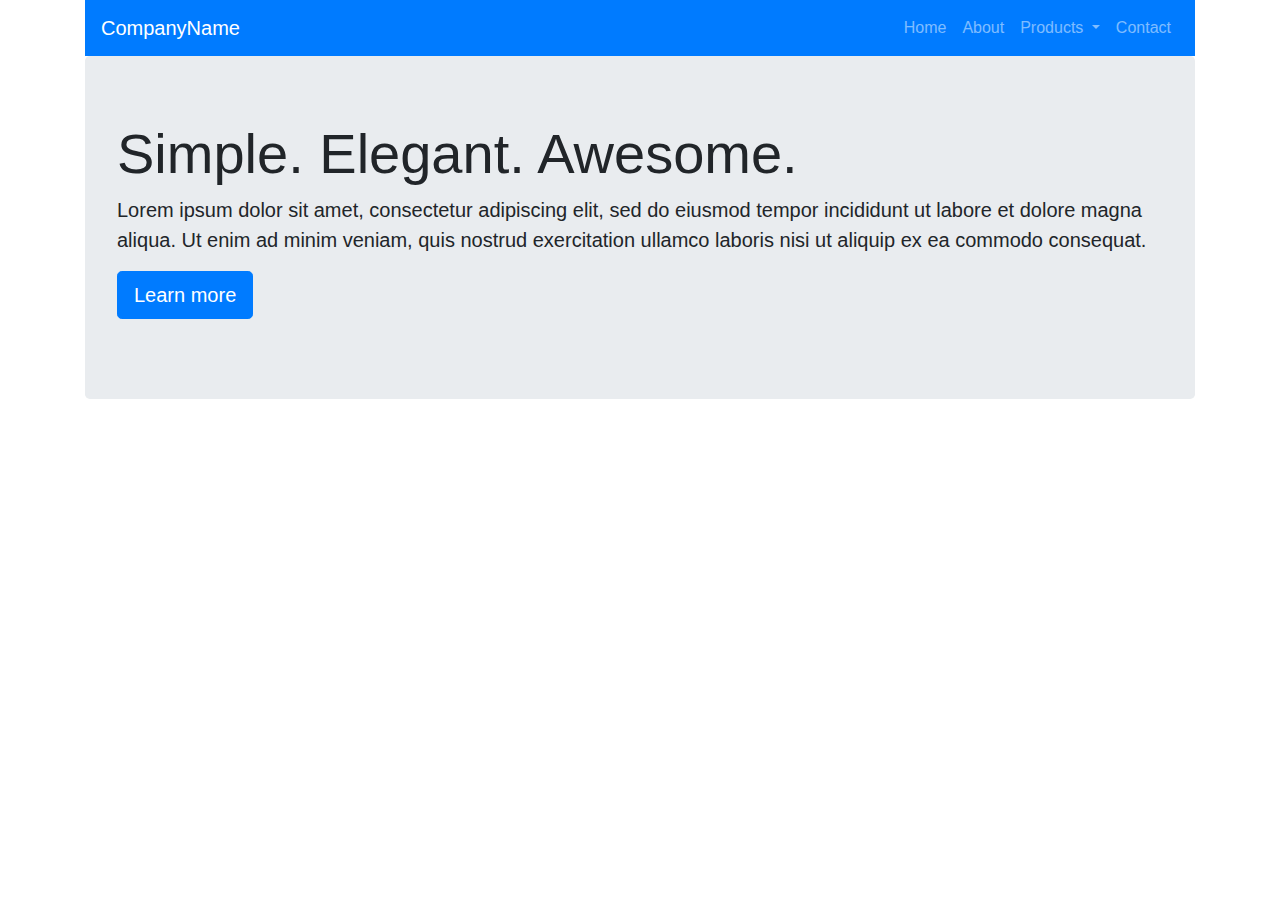
==== index.html @ cd8ec8ee "t" ====
<!DOCTYPE html>
<html lang="en">
<head>
  <title>Olivera.in</title>
  <meta charset="utf-8">
  <meta name="viewport" content="width=device-width, initial-scale=1">
  <link rel="stylesheet" href="https://fonts.googleapis.com/css?family=Raleway:400,800">
  <link rel='stylesheet' href="https://maxcdn.bootstrapcdn.com/font-awesome/4.7.0/css/font-awesome.min.css">
  <link rel="stylesheet" href="https://maxcdn.bootstrapcdn.com/bootstrap/4.0.0/css/bootstrap.min.css" integrity="sha384-Gn5384xqQ1aoWXA+058RXPxPg6fy4IWvTNh0E263XmFcJlSAwiGgFAW/dAiS6JXm" crossorigin="anonymous">
</head>

<body>


<div class="container">
  <nav class="navbar navbar-expand-lg navbar-dark bg-primary">
      <a class="navbar-brand" href="#">CompanyName</a>
      <button class="navbar-toggler" type="button" data-toggle="collapse" data-target="#navbarSupportedContent">
          <span class="navbar-toggler-icon"></span>
      </button>

      <div class="collapse navbar-collapse" id="navbarSupportedContent">
          <ul class="navbar-nav ml-auto">
              <li class="nav-item">
                  <a class="nav-link" href="#">Home</a>
              </li>
              <li class="nav-item">
                  <a class="nav-link" href="#">About</a>
              </li>
              <li class="nav-item dropdown">
                  <a class="nav-link dropdown-toggle" href="#" id="navbarDropdown" data-toggle="dropdown">
                    Products
                  </a>
                  <div class="dropdown-menu">
                      <a class="dropdown-item" href="#">Product 1</a>
                      <a class="dropdown-item" href="#">Product 2</a>
                      <div class="dropdown-divider"></div>
                      <a class="dropdown-item" href="#">Another Product</a>
                  </div>
              </li>
              <li class="nav-item">
                  <a class="nav-link" href="#">Contact</a>
              </li>
          </ul>
      </div>
  </nav>

  <div class="jumbotron">
      <h1 class="display-4">Simple. Elegant. Awesome.</h1>
      <p class="lead">Lorem ipsum dolor sit amet, consectetur adipiscing elit, sed do eiusmod tempor incididunt ut labore et dolore magna aliqua. Ut enim ad minim veniam, quis nostrud exercitation ullamco laboris nisi ut aliquip ex ea commodo consequat. </p>
  
      <p class="lead">
          <a class="btn btn-primary btn-lg" href="#" role="button">Learn more</a>
      </p>
  </div>


</div>



<script src="https://maxcdn.bootstrapcdn.com/bootstrap/4.0.0/js/bootstrap.min.js" integrity="sha384-JZR6Spejh4U02d8jOt6vLEHfe/JQGiRRSQQxSfFWpi1MquVdAyjUar5+76PVCmYl" crossorigin="anonymous"></script>
<script src="https://code.jquery.com/jquery-3.2.1.slim.min.js" integrity="sha384-KJ3o2DKtIkvYIK3UENzmM7KCkRr/rE9/Qpg6aAZGJwFDMVNA/GpGFF93hXpG5KkN" crossorigin="anonymous"></script>
<script src="https://cdnjs.cloudflare.com/ajax/libs/popper.js/1.12.9/umd/popper.min.js" integrity="sha384-ApNbgh9B+Y1QKtv3Rn7W3mgPxhU9K/ScQsAP7hUibX39j7fakFPskvXusvfa0b4Q" crossorigin="anonymous"></script>
</body>
</html>
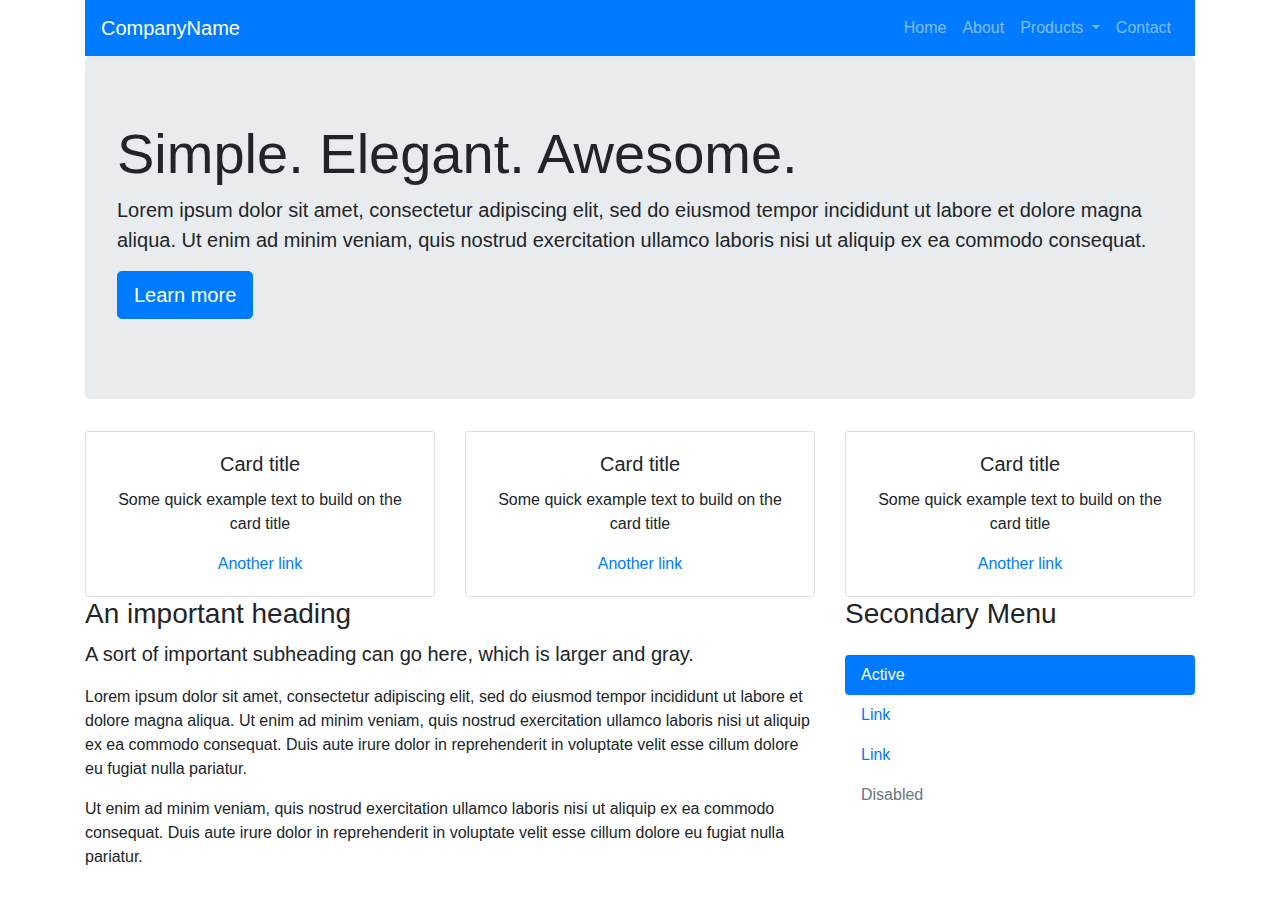
==== commit b02fa763: "Modified for bettter view" ====
--- a/index.html
+++ b/index.html
@@ -54,7 +54,65 @@
       </p>
   </div>
 
+  <div class="row">
+      <div class="col-sm-12 col-md-4">
+          <div class="card">
+              <div class="card-body text-center">
+                  <h5 class="card-title">Card title</h5>
+                  <p class="card-text">Some quick example text to build on the card title</p>
+                  <a href="#" class="card-link">Another link</a>
+              </div>
+          </div>
+      </div>
+      <div class="col">
+          <div class="card">
+              <div class="card-body text-center">
+                  <h5 class="card-title">Card title</h5>
+                  <p class="card-text">Some quick example text to build on the card title</p>
+                  <a href="#" class="card-link">Another link</a>
+              </div>
+          </div>
+      </div>
+      <div class="col">
+          <div class="card">
+              <div class="card-body text-center">
+                  <h5 class="card-title">Card title</h5>
+                  <p class="card-text">Some quick example text to build on the card title</p>
+                  <a href="#" class="card-link">Another link</a>
+              </div>
+          </div>
+      </div>
+  </div>
 
+  <div class="row mt-sm-4 mt-md-0">
+      <div class="col-sm-12 col-md-8 text-sm-center text-md-left">
+          <h3>An important heading</h3>
+          <p class="lead">A sort of important subheading can go here, which is larger and gray.</p>
+  
+          <p>Lorem ipsum dolor sit amet, consectetur adipiscing elit, sed do eiusmod tempor incididunt ut labore et dolore magna aliqua. Ut enim ad minim veniam, quis nostrud exercitation ullamco laboris nisi ut aliquip ex ea commodo consequat. Duis aute irure dolor in reprehenderit in voluptate velit esse cillum dolore eu fugiat nulla pariatur.</p>
+          <p>Ut enim ad minim veniam, quis nostrud exercitation ullamco laboris nisi ut aliquip ex ea commodo consequat. Duis aute irure dolor in reprehenderit in voluptate velit esse cillum dolore eu fugiat nulla pariatur.</p>
+      </div>
+  
+      <div class="col-sm-12 col-md-4">
+          <h3 class="mb-4">Secondary Menu</h3>
+
+          <ul class="nav flex-column nav-pills">
+              <li class="nav-item">
+                  <a class="nav-link active" href="#">Active</a>
+              </li>
+              <li class="nav-item">
+                  <a class="nav-link" href="#">Link</a>
+              </li>
+              <li class="nav-item">
+                  <a class="nav-link" href="#">Link</a>
+              </li>
+              <li class="nav-item">
+                  <a class="nav-link disabled" href="#">Disabled</a>
+              </li>
+          </ul>
+      </div>
+  </div>
+  
 </div>
 
 
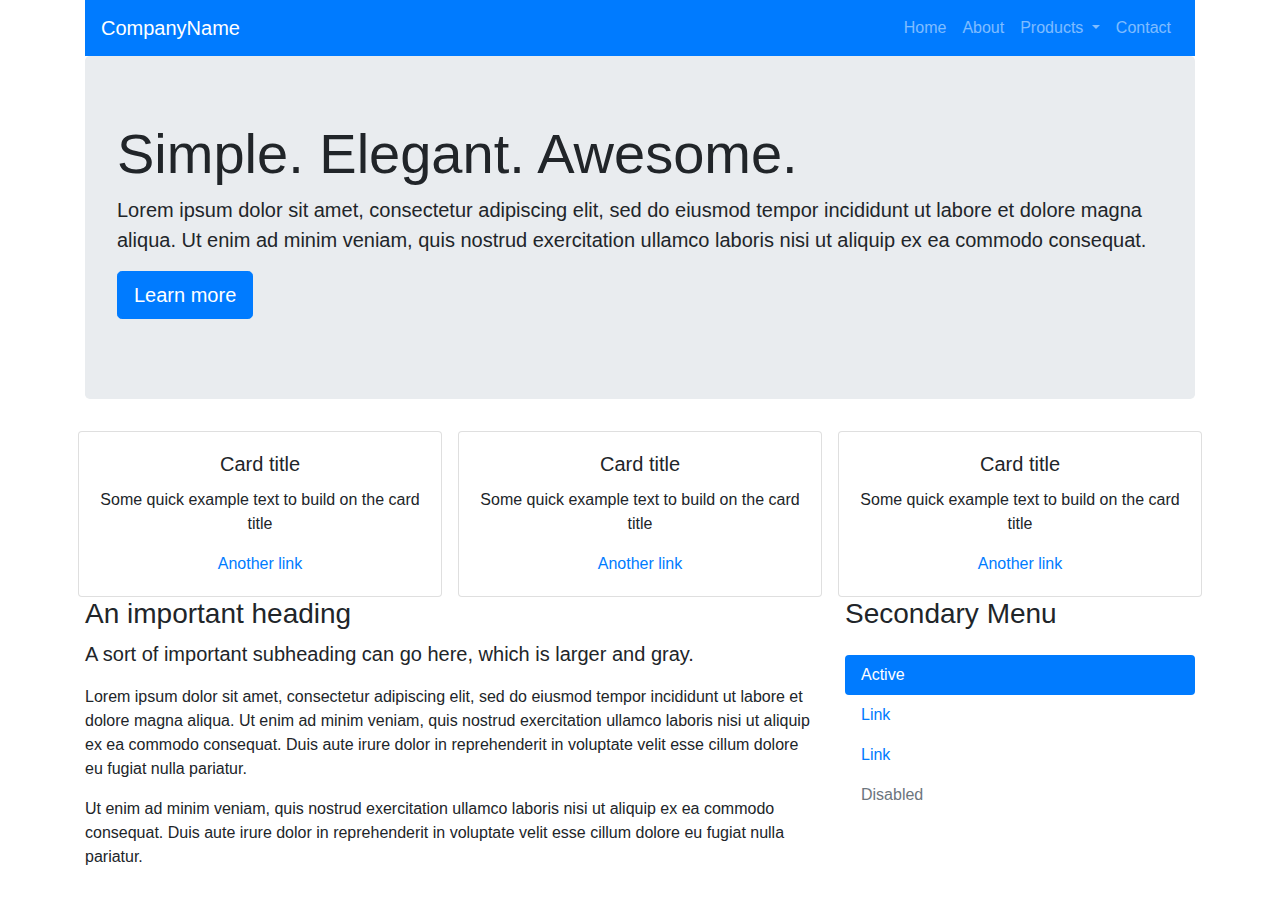
==== commit 9b7884ad: "modified" ====
--- a/index.html
+++ b/index.html
@@ -55,7 +55,7 @@
   </div>
 
   <div class="row">
-      <div class="col-sm-12 col-md-4">
+      <div class="col-sm-12 col-md-4 px-2">
           <div class="card">
               <div class="card-body text-center">
                   <h5 class="card-title">Card title</h5>
@@ -64,7 +64,7 @@
               </div>
           </div>
       </div>
-      <div class="col">
+      <div class="col px-2">
           <div class="card">
               <div class="card-body text-center">
                   <h5 class="card-title">Card title</h5>
@@ -73,7 +73,7 @@
               </div>
           </div>
       </div>
-      <div class="col">
+      <div class="col px-2">
           <div class="card">
               <div class="card-body text-center">
                   <h5 class="card-title">Card title</h5>
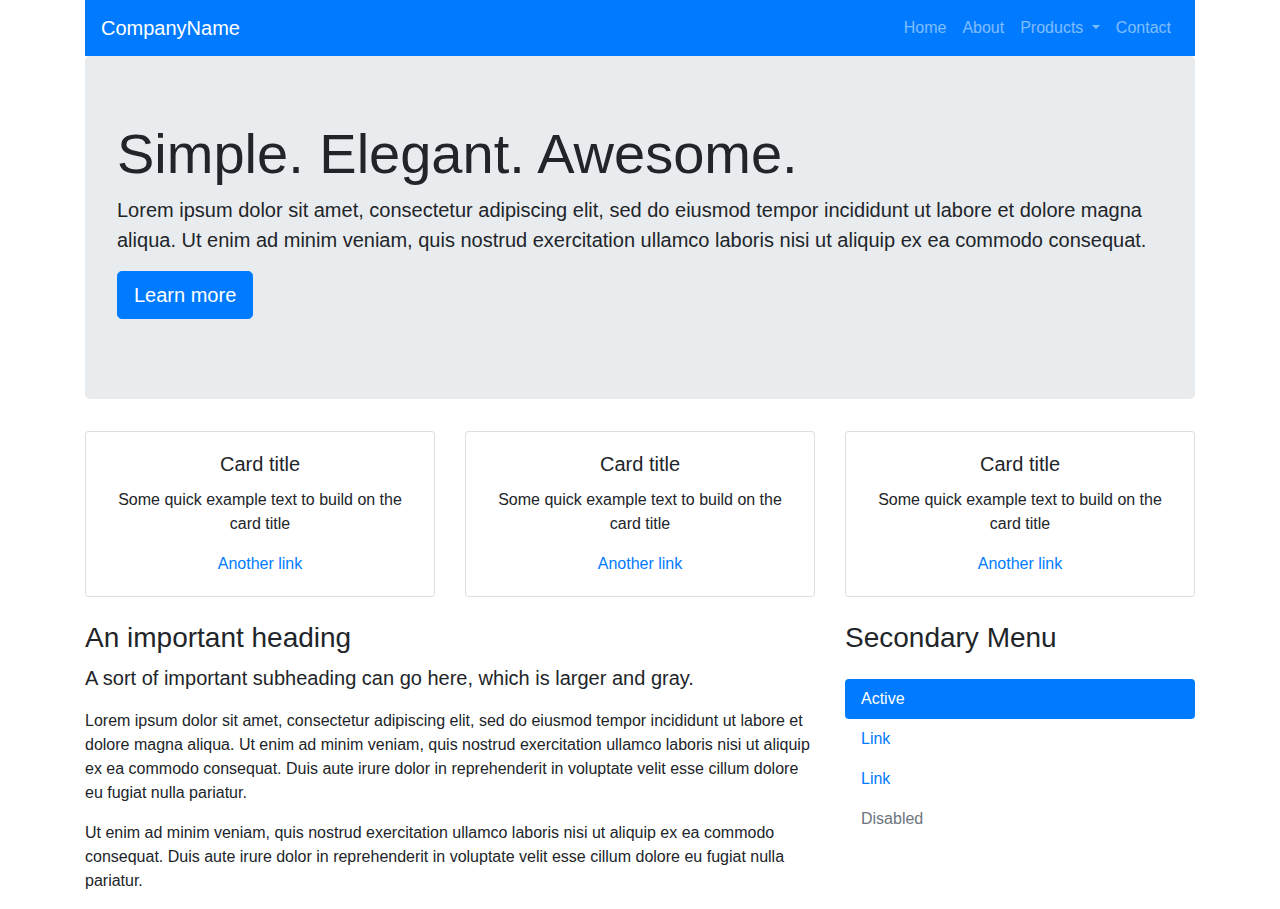
==== commit 10357a07: "modified" ====
--- a/index.html
+++ b/index.html
@@ -55,8 +55,8 @@
   </div>
 
   <div class="row">
-      <div class="col-sm-12 col-md-4 px-2">
-          <div class="card">
+      <div class="col-sm-12 col-md-4">
+          <div class="card mb-4">
               <div class="card-body text-center">
                   <h5 class="card-title">Card title</h5>
                   <p class="card-text">Some quick example text to build on the card title</p>
@@ -64,8 +64,8 @@
               </div>
           </div>
       </div>
-      <div class="col px-2">
-          <div class="card">
+      <div class="col">
+          <div class="card mb-4">
               <div class="card-body text-center">
                   <h5 class="card-title">Card title</h5>
                   <p class="card-text">Some quick example text to build on the card title</p>
@@ -73,8 +73,8 @@
               </div>
           </div>
       </div>
-      <div class="col px-2">
-          <div class="card">
+      <div class="col">
+          <div class="card mb-4">
               <div class="card-body text-center">
                   <h5 class="card-title">Card title</h5>
                   <p class="card-text">Some quick example text to build on the card title</p>
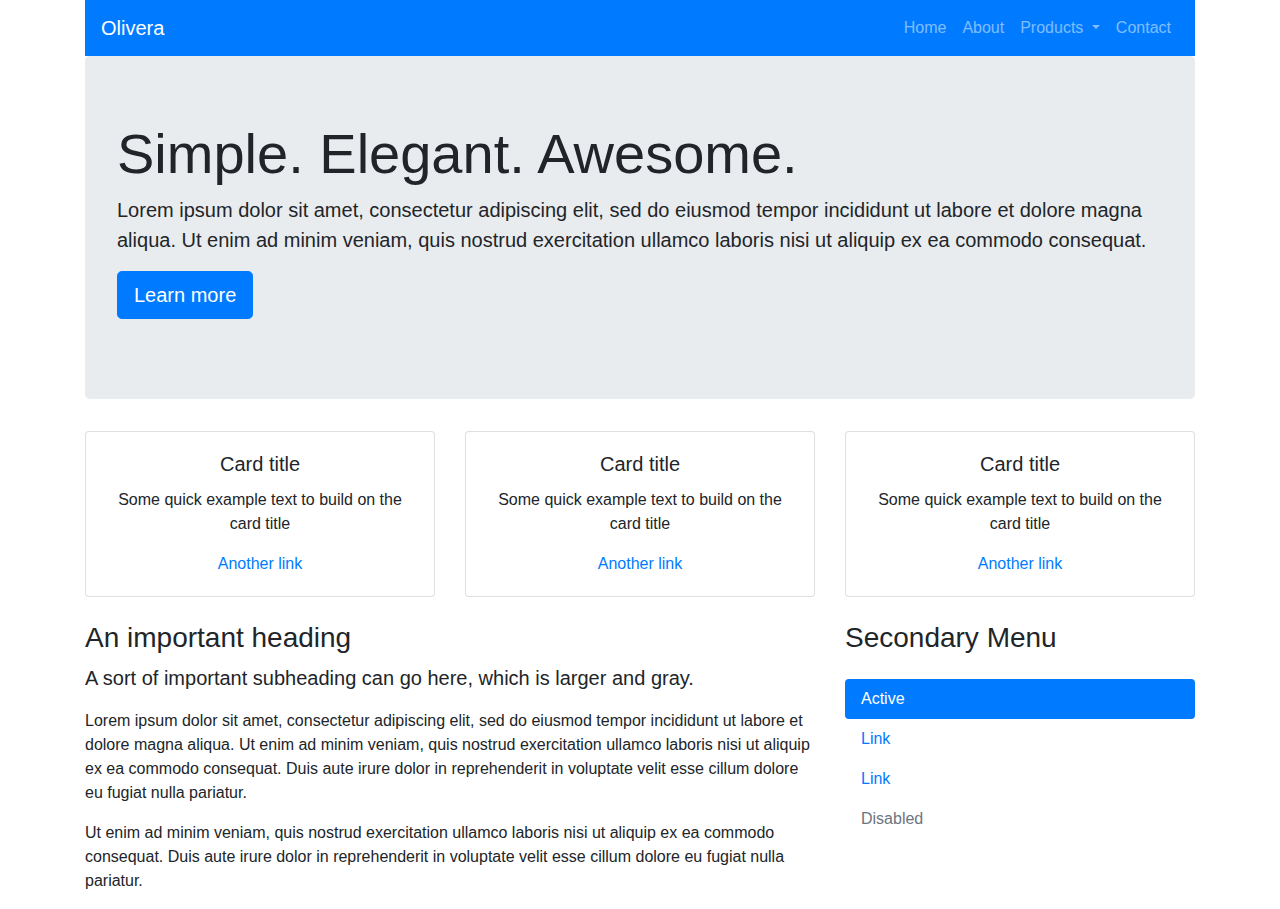
==== commit b2e42207: "update" ====
--- a/index.html
+++ b/index.html
@@ -14,7 +14,7 @@
 
 <div class="container">
   <nav class="navbar navbar-expand-lg navbar-dark bg-primary">
-      <a class="navbar-brand" href="#">CompanyName</a>
+      <a class="navbar-brand" href="#">Olivera</a>
       <button class="navbar-toggler" type="button" data-toggle="collapse" data-target="#navbarSupportedContent">
           <span class="navbar-toggler-icon"></span>
       </button>
@@ -30,13 +30,14 @@
               <li class="nav-item dropdown">
                   <a class="nav-link dropdown-toggle" href="#" id="navbarDropdown" data-toggle="dropdown">
                     Products
-                  </a>
+                  
                   <div class="dropdown-menu">
                       <a class="dropdown-item" href="#">Product 1</a>
                       <a class="dropdown-item" href="#">Product 2</a>
                       <div class="dropdown-divider"></div>
                       <a class="dropdown-item" href="#">Another Product</a>
                   </div>
+                </a>
               </li>
               <li class="nav-item">
                   <a class="nav-link" href="#">Contact</a>
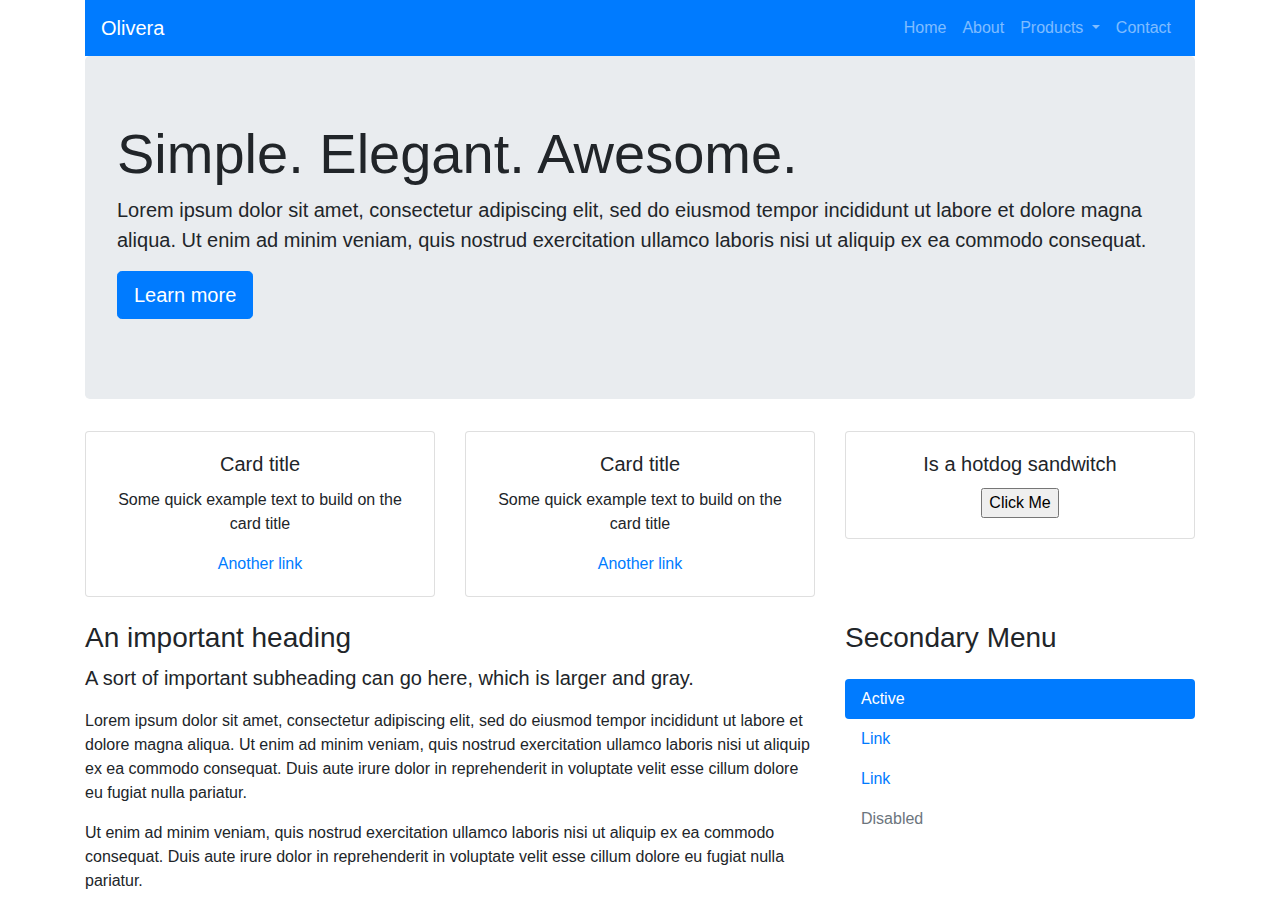
==== commit e513753d: "js" ====
--- a/index.html
+++ b/index.html
@@ -7,6 +7,7 @@
   <link rel="stylesheet" href="https://fonts.googleapis.com/css?family=Raleway:400,800">
   <link rel='stylesheet' href="https://maxcdn.bootstrapcdn.com/font-awesome/4.7.0/css/font-awesome.min.css">
   <link rel="stylesheet" href="https://maxcdn.bootstrapcdn.com/bootstrap/4.0.0/css/bootstrap.min.css" integrity="sha384-Gn5384xqQ1aoWXA+058RXPxPg6fy4IWvTNh0E263XmFcJlSAwiGgFAW/dAiS6JXm" crossorigin="anonymous">
+  <script src = "script.js" type = "text/javascript"/></script>
 </head>
 
 <body>
@@ -30,14 +31,13 @@
               <li class="nav-item dropdown">
                   <a class="nav-link dropdown-toggle" href="#" id="navbarDropdown" data-toggle="dropdown">
                     Products
-                  
+                  </a>
                   <div class="dropdown-menu">
                       <a class="dropdown-item" href="#">Product 1</a>
                       <a class="dropdown-item" href="#">Product 2</a>
                       <div class="dropdown-divider"></div>
                       <a class="dropdown-item" href="#">Another Product</a>
                   </div>
-                </a>
               </li>
               <li class="nav-item">
                   <a class="nav-link" href="#">Contact</a>
@@ -77,9 +77,10 @@
       <div class="col">
           <div class="card mb-4">
               <div class="card-body text-center">
-                  <h5 class="card-title">Card title</h5>
-                  <p class="card-text">Some quick example text to build on the card title</p>
-                  <a href="#" class="card-link">Another link</a>
+                  <h5 class="card-title">Is a hotdog sandwitch</h5>
+                  <!--p class="card-text">Some quick example text to build on the card title</p>
+                  <a href="#" class="card-link">Another link</a-->
+                    <input type = "button" onclick = "Hello();" name = "ok" value = "Click Me" />
               </div>
           </div>
       </div>
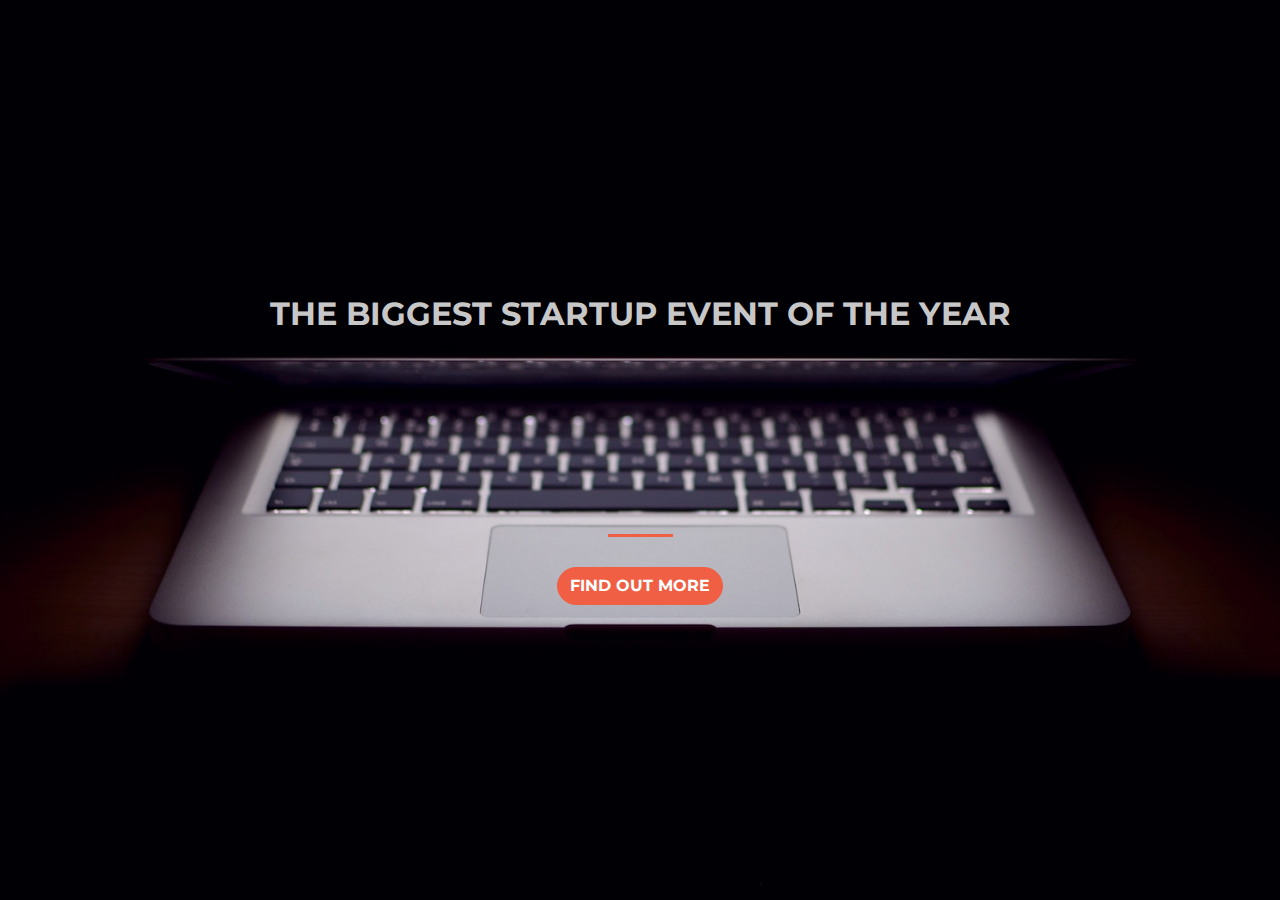
==== commit 0e593111: "New website with landing page" ====
--- a/index.html
+++ b/index.html
@@ -1,126 +1,62 @@
 <!DOCTYPE html>
-<html lang="en">
-<head>
-  <title>Olivera.in</title>
-  <meta charset="utf-8">
-  <meta name="viewport" content="width=device-width, initial-scale=1">
-  <link rel="stylesheet" href="https://fonts.googleapis.com/css?family=Raleway:400,800">
-  <link rel='stylesheet' href="https://maxcdn.bootstrapcdn.com/font-awesome/4.7.0/css/font-awesome.min.css">
-  <link rel="stylesheet" href="https://maxcdn.bootstrapcdn.com/bootstrap/4.0.0/css/bootstrap.min.css" integrity="sha384-Gn5384xqQ1aoWXA+058RXPxPg6fy4IWvTNh0E263XmFcJlSAwiGgFAW/dAiS6JXm" crossorigin="anonymous">
-  <script src = "script.js" type = "text/javascript"/></script>
-</head>
+<html>
+  <head>
+    <title>Startup</title>
 
-<body>
+    <!-- Google Fonts -->
+    <link href="https://fonts.googleapis.com/css?family=Montserrat" rel="stylesheet">
 
+    <!-- Note that the below Bootstrap file is a specific version. If you grab the most
+    current from Bootstrap website, you will see the button grow transition being a lot faster
+    than in my video. Use whichever style sheet you like best! -->
+    <!-- Bootstrap CSS from a CDN. This way you don't have to include the bootstrap file yourself -->
+    <link rel="stylesheet" href="https://maxcdn.bootstrapcdn.com/bootstrap/4.0.0/css/bootstrap.min.css" integrity="sha384-Gn5384xqQ1aoWXA+058RXPxPg6fy4IWvTNh0E263XmFcJlSAwiGgFAW/dAiS6JXm" crossorigin="anonymous">
 
-<div class="container">
-  <nav class="navbar navbar-expand-lg navbar-dark bg-primary">
-      <a class="navbar-brand" href="#">Olivera</a>
-      <button class="navbar-toggler" type="button" data-toggle="collapse" data-target="#navbarSupportedContent">
-          <span class="navbar-toggler-icon"></span>
-      </button>
+    <!-- My own stylesheet -->
+    <link href="style.css" rel="stylesheet">
+  </head>
+  <body>
+    <header class="startup text-center text-white d-flex">
+      <div class="container my-auto">
+        <div class="row">
+          <div class="col-lg-12 my-auto">
+            <h1 class="text-uppercase faded">
+              <strong>the biggest startup event of the year</strong>
+            </h1>
+            <hr>
+          </div>
+          <div class="col-lg-12 my-auto">
+          <!-- Begin Mailchimp Signup Form -->
+          <link href="//cdn-images.mailchimp.com/embedcode/slim-10_7.css" rel="stylesheet" type="text/css">
+          <style type="text/css">
+            #mc_embed_signup {
+              clear: left;
+              font: 14px Helvetica, Arial, sans-serif;
+            }
+          
+            /* Add your own Mailchimp form style overrides in your site stylesheet or in this style block.
+          	   We recommend moving this block and the preceding CSS link to the HEAD of your HTML file. */
+          </style>
+          <div id="mc_embed_signup">
+            <form action="https://olivera.us20.list-manage.com/subscribe/post?u=30f2c9bad0ffb2e27b8c7c634&amp;id=7a0f0fa657"
+              method="post" id="mc-embedded-subscribe-form" name="mc-embedded-subscribe-form" class="validate" target="_blank"
+              novalidate>
+              <div id="mc_embed_signup_scroll">
+                <!-- real people should not fill this in and expect good things - do not remove this or risk form bot signups-->
+                <!-- <div style="position: absolute; left: -5000px;" aria-hidden="true"><input type="text" name="b_30f2c9bad0ffb2e27b8c7c634_7a0f0fa657"
+                    tabindex="-1" value=""></div> -->
+                <input type="submit" value="Find Out More" name="subscribe" id="mc-embedded-subscribe" class="button btn btn-primary btn-x1">
+              </div>
+            </form>
+          </div>
+          
+          <!--End mc_embed_signup-->
+          <!-- <button class="btn btn-primary btn-xl">Find Out More</button> -->
+          </div>
+        </div>
+      </div>
+    </header>
 
-      <div class="collapse navbar-collapse" id="navbarSupportedContent">
-          <ul class="navbar-nav ml-auto">
-              <li class="nav-item">
-                  <a class="nav-link" href="#">Home</a>
-              </li>
-              <li class="nav-item">
-                  <a class="nav-link" href="#">About</a>
-              </li>
-              <li class="nav-item dropdown">
-                  <a class="nav-link dropdown-toggle" href="#" id="navbarDropdown" data-toggle="dropdown">
-                    Products
-                  </a>
-                  <div class="dropdown-menu">
-                      <a class="dropdown-item" href="#">Product 1</a>
-                      <a class="dropdown-item" href="#">Product 2</a>
-                      <div class="dropdown-divider"></div>
-                      <a class="dropdown-item" href="#">Another Product</a>
-                  </div>
-              </li>
-              <li class="nav-item">
-                  <a class="nav-link" href="#">Contact</a>
-              </li>
-          </ul>
-      </div>
-  </nav>
+  </body>
 
-  <div class="jumbotron">
-      <h1 class="display-4">Simple. Elegant. Awesome.</h1>
-      <p class="lead">Lorem ipsum dolor sit amet, consectetur adipiscing elit, sed do eiusmod tempor incididunt ut labore et dolore magna aliqua. Ut enim ad minim veniam, quis nostrud exercitation ullamco laboris nisi ut aliquip ex ea commodo consequat. </p>
-  
-      <p class="lead">
-          <a class="btn btn-primary btn-lg" href="#" role="button">Learn more</a>
-      </p>
-  </div>
-
-  <div class="row">
-      <div class="col-sm-12 col-md-4">
-          <div class="card mb-4">
-              <div class="card-body text-center">
-                  <h5 class="card-title">Card title</h5>
-                  <p class="card-text">Some quick example text to build on the card title</p>
-                  <a href="#" class="card-link">Another link</a>
-              </div>
-          </div>
-      </div>
-      <div class="col">
-          <div class="card mb-4">
-              <div class="card-body text-center">
-                  <h5 class="card-title">Card title</h5>
-                  <p class="card-text">Some quick example text to build on the card title</p>
-                  <a href="#" class="card-link">Another link</a>
-              </div>
-          </div>
-      </div>
-      <div class="col">
-          <div class="card mb-4">
-              <div class="card-body text-center">
-                  <h5 class="card-title">Is a hotdog sandwitch</h5>
-                  <!--p class="card-text">Some quick example text to build on the card title</p>
-                  <a href="#" class="card-link">Another link</a-->
-                    <input type = "button" onclick = "Hello();" name = "ok" value = "Click Me" />
-              </div>
-          </div>
-      </div>
-  </div>
-
-  <div class="row mt-sm-4 mt-md-0">
-      <div class="col-sm-12 col-md-8 text-sm-center text-md-left">
-          <h3>An important heading</h3>
-          <p class="lead">A sort of important subheading can go here, which is larger and gray.</p>
-  
-          <p>Lorem ipsum dolor sit amet, consectetur adipiscing elit, sed do eiusmod tempor incididunt ut labore et dolore magna aliqua. Ut enim ad minim veniam, quis nostrud exercitation ullamco laboris nisi ut aliquip ex ea commodo consequat. Duis aute irure dolor in reprehenderit in voluptate velit esse cillum dolore eu fugiat nulla pariatur.</p>
-          <p>Ut enim ad minim veniam, quis nostrud exercitation ullamco laboris nisi ut aliquip ex ea commodo consequat. Duis aute irure dolor in reprehenderit in voluptate velit esse cillum dolore eu fugiat nulla pariatur.</p>
-      </div>
-  
-      <div class="col-sm-12 col-md-4">
-          <h3 class="mb-4">Secondary Menu</h3>
-
-          <ul class="nav flex-column nav-pills">
-              <li class="nav-item">
-                  <a class="nav-link active" href="#">Active</a>
-              </li>
-              <li class="nav-item">
-                  <a class="nav-link" href="#">Link</a>
-              </li>
-              <li class="nav-item">
-                  <a class="nav-link" href="#">Link</a>
-              </li>
-              <li class="nav-item">
-                  <a class="nav-link disabled" href="#">Disabled</a>
-              </li>
-          </ul>
-      </div>
-  </div>
-  
-</div>
-
-
-
-<script src="https://maxcdn.bootstrapcdn.com/bootstrap/4.0.0/js/bootstrap.min.js" integrity="sha384-JZR6Spejh4U02d8jOt6vLEHfe/JQGiRRSQQxSfFWpi1MquVdAyjUar5+76PVCmYl" crossorigin="anonymous"></script>
-<script src="https://code.jquery.com/jquery-3.2.1.slim.min.js" integrity="sha384-KJ3o2DKtIkvYIK3UENzmM7KCkRr/rE9/Qpg6aAZGJwFDMVNA/GpGFF93hXpG5KkN" crossorigin="anonymous"></script>
-<script src="https://cdnjs.cloudflare.com/ajax/libs/popper.js/1.12.9/umd/popper.min.js" integrity="sha384-ApNbgh9B+Y1QKtv3Rn7W3mgPxhU9K/ScQsAP7hUibX39j7fakFPskvXusvfa0b4Q" crossorigin="anonymous"></script>
-</body>
 </html>
--- a/style.css
+++ b/style.css
@@ -0,0 +1,59 @@
+
+body,
+html {
+  width: 100%;
+  height: 100%; 
+}
+
+body {
+  font-family: 'Montserrat', sans-serif;
+}
+
+hr {
+  max-width: 65px;
+  border-width: 3px;
+  border-color: #F05F44; 
+}
+
+.faded {
+  color: rgba(255, 255, 255, 0.8); 
+}
+
+header.startup {
+  background-position: center;
+  background-image: url("header.jpg");
+  background-size: cover;
+  height: 100%;
+}
+
+header.startup hr {
+  margin-top: 200px;
+  margin-bottom: 30px; 
+}
+
+header.startup h1 {
+  font-size: 2rem; 
+}
+
+.btn {
+  font-weight: 700;
+  text-transform: uppercase;
+  border-radius: 300px;
+  font-family: 'Montserrat', sans-serif;
+}
+
+.btn-xl {
+  padding: 1rem 2rem; 
+}
+
+.btn-primary {
+  background-color: #F05F44;
+  border-color: #F05F44; }
+
+.btn-primary:hover {
+  background-color: #ee4b08;
+  border-color: #ee4b08;
+  border-width: 5px;
+  cursor: pointer;
+}
+  